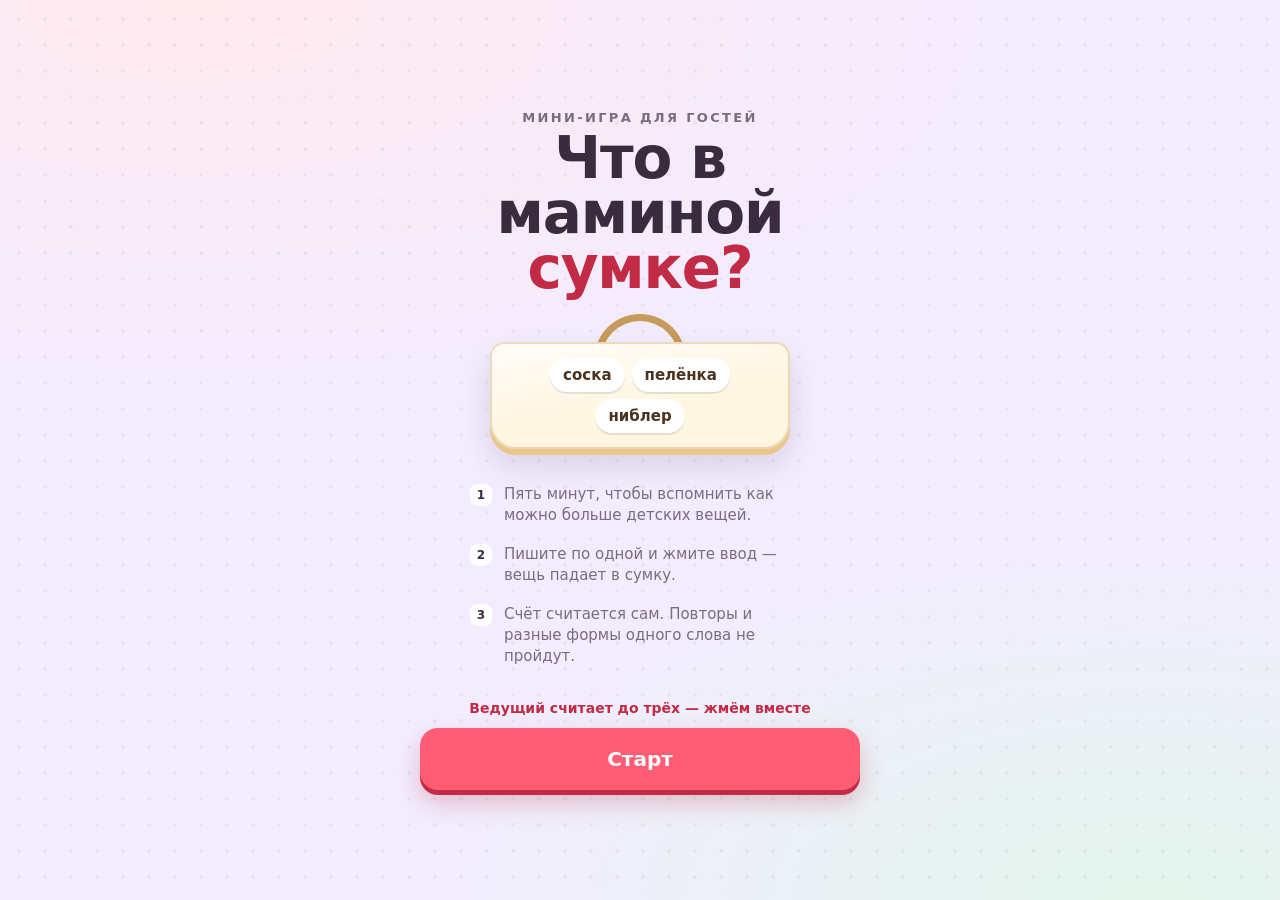
==== bag/index.html @ de5aed66 "Игра «Что в маминой сумке?» Пять минут на то, чтобы вспомнить детские вещи. Подсчёт целиком на устро" ====
<!DOCTYPE html>
<html lang="ru">
<head>
<meta charset="utf-8">
<meta name="viewport" content="width=device-width, initial-scale=1, viewport-fit=cover, maximum-scale=1">
<meta name="theme-color" content="#F3ECFF">
<title>Что в маминой сумке? — мини-игра</title>
<meta name="description" content="За пять минут вспомните как можно больше детских вещей. Счёт считается сам.">
<link rel="stylesheet" href="style.css">
<link rel="icon" href="data:image/svg+xml,<svg xmlns='http://www.w3.org/2000/svg' viewBox='0 0 100 100'><text y='.9em' font-size='90'>👜</text></svg>">
</head>
<body>

<!-- ЭКРАН 1 — старт -->
<section class="screen screen--intro is-on" id="screen-intro">
  <div class="intro">
    <p class="eyebrow">Мини-игра для гостей</p>
    <h1 class="title">Что в маминой<br><span class="title__accent">сумке?</span></h1>

    <div class="bag bag--demo" aria-hidden="true">
      <span class="bag__handle"></span>
      <div class="bag__body">
        <span class="thing">соска</span>
        <span class="thing">пелёнка</span>
        <span class="thing">ниблер</span>
      </div>
    </div>

    <ol class="rules">
      <li>Пять минут, чтобы вспомнить как можно больше детских вещей.</li>
      <li>Пишите по одной и жмите ввод — вещь падает в сумку.</li>
      <li>Счёт считается сам. Повторы и разные формы одного слова не пройдут.</li>
    </ol>

    <p class="cue">Ведущий считает до трёх — жмём вместе</p>
    <button class="btn btn--go" id="btn-start" type="button">Старт</button>
    <p class="resume" id="resume-note" hidden>
      <button class="link" id="btn-resume" type="button">Продолжить прошлую игру</button>
    </p>
  </div>
</section>

<!-- ЭКРАН 2 — отсчёт -->
<section class="screen screen--count" id="screen-count" aria-hidden="true">
  <div class="count" id="count-number">3</div>
</section>

<!-- ЭКРАН 3 — игра -->
<section class="screen screen--game" id="screen-game" aria-hidden="true">
  <header class="hud">
    <div class="hud__time" id="hud-time">5:00</div>
    <div class="hud__count"><span id="hud-score">0</span> <span class="hud__word">в сумке</span></div>
  </header>

  <form class="entry" id="entry-form" autocomplete="off">
    <input class="entry__field" id="entry-field" type="text" inputmode="text"
           placeholder="Что ещё берут с малышом?"
           autocomplete="off" autocorrect="off" autocapitalize="off" spellcheck="false"
           enterkeyhint="done" maxlength="40" aria-label="Название вещи">
    <button class="entry__add" type="submit" aria-label="Добавить">＋</button>
  </form>

  <p class="status" id="status">&nbsp;</p>

  <div class="bag" id="bag">
    <span class="bag__handle"></span>
    <div class="bag__body" id="bag-body">
      <p class="bag__empty" id="bag-empty">Сумка пока пустая</p>
    </div>
  </div>

  <p class="sr" id="live" role="status" aria-live="polite"></p>
</section>

<!-- ЭКРАН 4 — финиш -->
<section class="screen screen--done" id="screen-done" aria-hidden="true">
  <div class="done">
    <div class="note">
      <p class="eyebrow">Время вышло</p>
      <div class="result" id="result-count">0</div>
      <p class="result__label" id="result-label">вещей в сумке</p>
      <div class="bag__body bag__body--final" id="final-list"></div>
      <p class="note__unknown" id="final-unknown" hidden></p>
    </div>
    <button class="btn btn--go" id="btn-copy" type="button">Скопировать результат</button>
    <button class="link" id="btn-again" type="button">Играть заново</button>
  </div>
</section>

<div class="confetti" id="confetti" aria-hidden="true"></div>

<script src="words.js"></script>
<script src="match.js"></script>
<script src="game.js"></script>
</body>
</html>
---- bag/style.css ----
/* Что в маминой сумке — палитра общая с «Детскими словами»,
   но главный предмет здесь не кубик, а сама сумка. */

:root {
  --ink:        #3A2B3F;
  --ink-soft:   #7A6B82;
  --bg:         #F3ECFF;
  --bg-warm:    #FFE9EE;
  --paper:      #FFFFFF;
  --bag:        #FFF6E2;
  --bag-edge:   #E8C68C;
  --bag-strap:  #C89A5B;
  --thing-ink:  #4A3320;
  --accent:     #FF5D73;
  --accent-ink: #C22B45;
  --good:       #17A67A;
  --warn:       #B8860B;

  --font: ui-rounded, "SF Pro Rounded", "Nunito", system-ui, -apple-system, "Segoe UI", Roboto, sans-serif;
}

* { box-sizing: border-box; }

html, body { height: 100%; margin: 0; }

body {
  font-family: var(--font);
  color: var(--ink);
  background: var(--bg);
  background-image:
    radial-gradient(circle at center, rgba(58, 43, 63, .055) 1.6px, transparent 1.7px),
    radial-gradient(120% 80% at 15% 0%, var(--bg-warm) 0%, transparent 55%),
    radial-gradient(100% 70% at 90% 100%, #E3F5EC 0%, transparent 60%);
  background-size: 26px 26px, cover, cover;
  background-position: 6px 6px, center, center;
  background-attachment: fixed;
  -webkit-text-size-adjust: 100%;
  -webkit-tap-highlight-color: transparent;
  overscroll-behavior: none;
}

.sr { position: absolute; width: 1px; height: 1px; overflow: hidden; clip: rect(0 0 0 0); }

.screen {
  display: none;
  min-height: 100svh;
  padding: max(18px, env(safe-area-inset-top)) 18px max(18px, env(safe-area-inset-bottom));
}
.screen.is-on { display: flex; }

/* ——— общие типографика и кнопки ——— */

.eyebrow {
  margin: 0 0 6px;
  font-size: 13px; font-weight: 700;
  letter-spacing: .18em; text-transform: uppercase;
  color: var(--ink-soft);
}

.title {
  margin: 0;
  font-size: clamp(38px, 12vw, 58px);
  line-height: .95; font-weight: 800; letter-spacing: -.02em;
}
.title__accent { color: var(--accent-ink); }

.btn {
  font-family: inherit; font-weight: 800;
  border: 0; cursor: pointer;
  transition: transform .12s ease, box-shadow .12s ease;
}
.btn:active { transform: translateY(3px); }

.btn--go {
  display: block; width: 100%;
  padding: 19px 24px;
  font-size: 20px; color: #fff;
  background: var(--accent);
  border-radius: 18px;
  box-shadow: 0 5px 0 var(--accent-ink), 0 12px 24px rgba(194, 43, 69, .28);
}
.btn--go:active { box-shadow: 0 2px 0 var(--accent-ink), 0 6px 14px rgba(194, 43, 69, .22); }

.link {
  font-family: inherit; font-size: 15px; font-weight: 700;
  color: var(--ink-soft); background: none; border: 0;
  padding: 12px; text-decoration: underline; text-underline-offset: 3px;
  cursor: pointer;
}

:where(button, input):focus-visible {
  outline: 3px solid var(--accent-ink);
  outline-offset: 3px;
}

/* ——— сумка: главный предмет игры ——— */

.bag {
  position: relative;
  width: 100%;
  padding-top: 16px;           /* место под ручку */
}

.bag__handle {
  position: absolute;
  top: -12px; left: 50%;
  width: 92px; height: 46px;
  margin-left: -46px;
  border: 7px solid var(--bag-strap);
  border-bottom: 0;
  border-radius: 48px 48px 0 0;
}

.bag__body {
  position: relative;
  display: flex;
  flex-wrap: wrap;
  align-content: flex-start;
  gap: 7px;
  padding: 16px 14px;
  background: var(--bag);
  background-image: linear-gradient(170deg, rgba(255, 255, 255, .8), transparent 55%);
  border-radius: 14px 14px 26px 26px;
  box-shadow: inset 0 0 0 2px rgba(200, 154, 91, .35), 0 6px 0 var(--bag-edge), 0 16px 30px rgba(58, 43, 63, .14);
}

.bag--demo .bag__body { justify-content: center; }

.thing {
  padding: 8px 13px;
  font-size: 15px; font-weight: 700;
  color: var(--thing-ink);
  background: var(--paper);
  border-radius: 999px;
  box-shadow: 0 2px 0 rgba(58, 43, 63, .12);
  animation: tuck .28s cubic-bezier(.2, .9, .3, 1.25) backwards;
}
.thing--unknown {
  color: var(--warn);
  background: #FFF9E8;
  box-shadow: 0 2px 0 rgba(184, 134, 11, .28);
}
.thing--unknown::after {
  content: " ?";
  font-weight: 800;
  opacity: .7;
}

@keyframes tuck {
  from { transform: translateY(-16px) scale(.85); opacity: 0; }
}

/* ——— экран 1 ——— */

.screen--intro { align-items: center; justify-content: center; }
.intro { width: min(440px, 100%); text-align: center; }

.bag--demo { margin: 30px auto 26px; max-width: 300px; }

.rules {
  margin: 0 auto 24px; padding: 0;
  list-style: none; counter-reset: r;
  text-align: left; max-width: 340px;
}
.rules li {
  counter-increment: r; position: relative;
  padding: 9px 0 9px 34px;
  font-size: 15px; line-height: 1.4; color: var(--ink-soft);
}
.rules li::before {
  content: counter(r);
  position: absolute; left: 0; top: 9px;
  width: 22px; height: 22px;
  display: grid; place-items: center;
  border-radius: 8px;
  background: var(--paper); color: var(--ink);
  font-size: 12px; font-weight: 800;
}

.cue {
  margin: 0 0 12px;
  font-size: 14px; font-weight: 700; color: var(--accent-ink);
}
.resume { margin: 16px 0 0; }

/* ——— экран 2 ——— */

.screen--count { align-items: center; justify-content: center; }
.count {
  font-size: clamp(120px, 44vw, 220px);
  font-weight: 800; line-height: 1;
  color: var(--accent-ink);
  animation: pop .85s ease-out;
}
.count--go { font-size: clamp(64px, 22vw, 120px); }

@keyframes pop {
  0%   { transform: scale(.4); opacity: 0; }
  35%  { transform: scale(1.06); opacity: 1; }
  100% { transform: scale(1); opacity: 1; }
}

/* ——— экран 3 ——— */

.screen--game { flex-direction: column; gap: 12px; }

.hud {
  display: flex; align-items: baseline; justify-content: space-between;
  font-variant-numeric: tabular-nums;
}
.hud__time {
  font-size: 34px; font-weight: 800; line-height: 1;
  transition: color .3s ease;
}
.hud__time.is-late { color: var(--accent-ink); animation: tick 1s steps(2) infinite; }
@keyframes tick {
  50% { opacity: .55; }
}
.hud__count { font-size: 22px; font-weight: 800; }
.hud__word { font-size: 14px; font-weight: 700; color: var(--ink-soft); }

.entry { display: flex; gap: 8px; }
.entry__field {
  flex: 1; min-width: 0;
  padding: 15px 16px;
  font-family: inherit; font-size: 17px; font-weight: 700;
  color: var(--ink);
  background: var(--paper);
  border: 2px solid transparent;
  border-radius: 14px;
  box-shadow: 0 3px 0 rgba(58, 43, 63, .1);
}
.entry__field::placeholder { color: #B9AEC0; font-weight: 600; }
.entry__add {
  width: 54px;
  font-family: inherit; font-size: 24px; font-weight: 800; line-height: 1;
  color: #fff; background: var(--accent);
  border: 0; border-radius: 14px;
  box-shadow: 0 3px 0 var(--accent-ink);
  cursor: pointer;
}
.entry__add:active { transform: translateY(2px); box-shadow: 0 1px 0 var(--accent-ink); }

.status {
  margin: 0; min-height: 20px;
  font-size: 14px; font-weight: 700;
  color: var(--ink-soft);
}
.status--good { color: var(--good); }
.status--dupe { color: var(--accent-ink); }
.status--unknown { color: var(--warn); }

.screen--game .bag {
  flex: 1;
  display: flex;
  min-height: 0;
}
.screen--game .bag__body {
  flex: 1;
  overflow-y: auto;
  -webkit-overflow-scrolling: touch;
}
.bag__empty {
  margin: auto;
  font-size: 15px; font-weight: 700;
  color: rgba(122, 107, 130, .7);
}

.milestone {
  position: fixed;
  left: 50%; bottom: 26px;
  transform: translateX(-50%);
  padding: 12px 20px;
  font-size: 15px; font-weight: 800;
  color: #fff; background: var(--good);
  border-radius: 999px;
  box-shadow: 0 8px 22px rgba(23, 166, 122, .35);
  animation: toast 2.6s ease-out forwards;
  pointer-events: none;
  z-index: 60;
}
@keyframes toast {
  0%   { opacity: 0; transform: translate(-50%, 14px); }
  12%  { opacity: 1; transform: translate(-50%, 0); }
  80%  { opacity: 1; }
  100% { opacity: 0; transform: translate(-50%, -8px); }
}

/* ——— экран 4 ——— */

.screen--done { align-items: center; justify-content: center; }
.done { width: min(430px, 100%); text-align: center; }

.note {
  position: relative;
  padding: 24px 18px 18px;
  margin-bottom: 22px;
  background: var(--paper);
  border-radius: 24px;
  box-shadow: 0 6px 0 rgba(58, 43, 63, .08), 0 18px 40px rgba(58, 43, 63, .14);
  transform: rotate(-1.2deg);
  animation: card-in .5s ease-out;
}
.note::before {
  content: "";
  position: absolute; inset: 8px;
  border: 2px dashed rgba(58, 43, 63, .18);
  border-radius: 17px;
  pointer-events: none;
}
.note__unknown {
  margin: 14px 4px 0;
  font-size: 13px; font-weight: 700; line-height: 1.45;
  color: var(--warn);
}

@keyframes card-in {
  from { transform: rotate(-1.2deg) translateY(16px) scale(.96); opacity: 0; }
}

.result {
  font-size: clamp(76px, 26vw, 116px);
  font-weight: 800; line-height: 1;
  color: var(--good);
  font-variant-numeric: tabular-nums;
  animation: pop .6s ease-out;
}
.result__label {
  margin: 4px 0 18px;
  font-size: 14px; font-weight: 700;
  letter-spacing: .14em; text-transform: uppercase;
  color: var(--ink-soft);
}

.bag__body--final {
  max-height: 34vh;
  overflow-y: auto;
  justify-content: center;
  box-shadow: inset 0 0 0 2px rgba(200, 154, 91, .3);
}
.bag__body--final .thing { animation: none; font-size: 14px; padding: 6px 11px; }

/* ——— конфетти ——— */

.confetti {
  position: fixed; inset: 0;
  z-index: 50;
  overflow: hidden; pointer-events: none;
}
.confetti i {
  position: absolute;
  top: -8vh;
  width: 9px; height: 14px;
  border-radius: 2px;
  opacity: .9;
  animation: fall linear forwards;
}
@keyframes fall {
  to { transform: translateY(112vh) rotate(var(--spin, 540deg)); opacity: .85; }
}

@media (prefers-reduced-motion: reduce) {
  *, *::before, *::after {
    animation-duration: .01ms !important;
    animation-iteration-count: 1 !important;
    transition-duration: .01ms !important;
  }
}
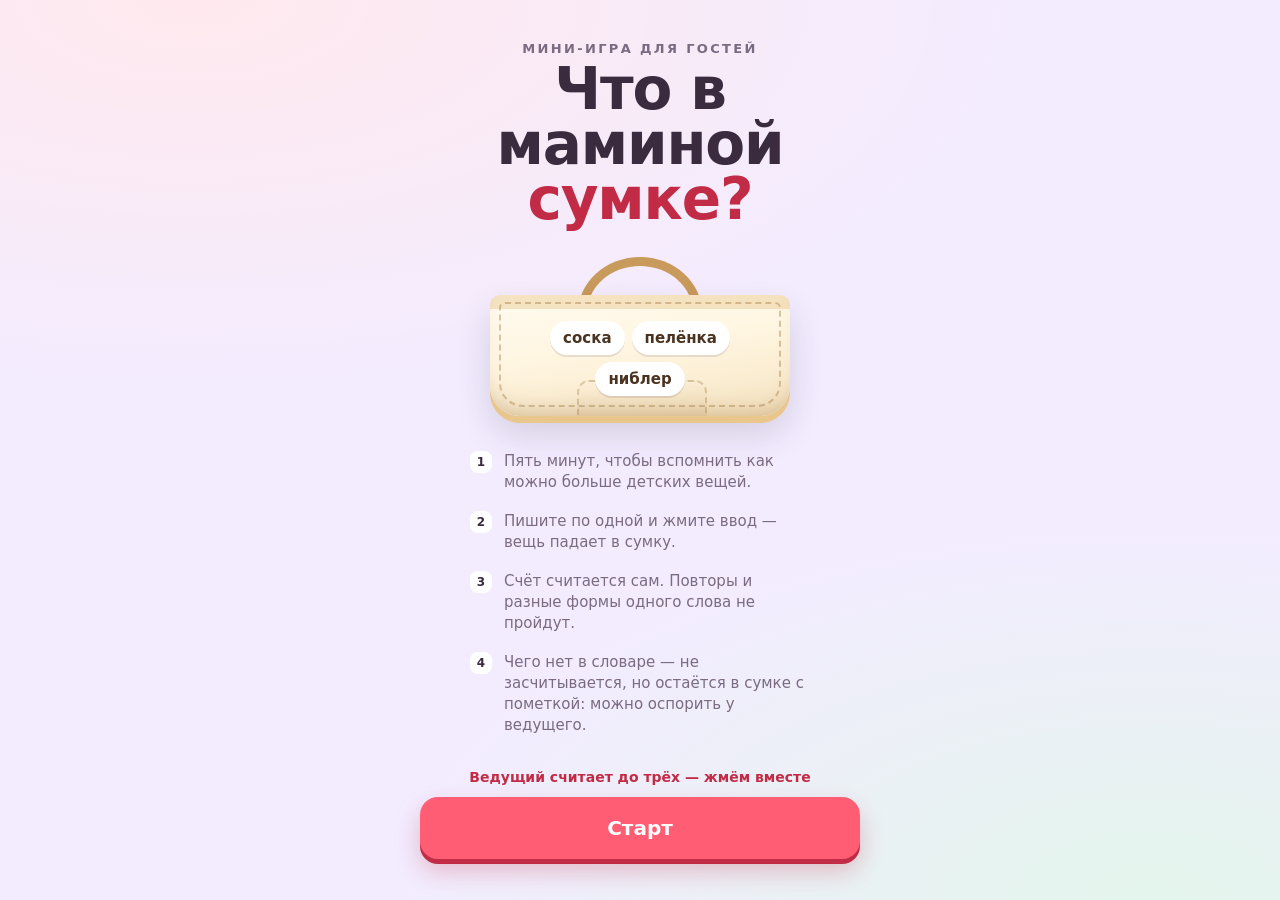
==== commit 583f55ea: "Слова вне словаря не идут в счёт, новая сумка, фон без точек - в счёт входят только словарные вещи; " ====
--- a/bag/index.html
+++ b/bag/index.html
@@ -30,6 +30,7 @@
       <li>Пять минут, чтобы вспомнить как можно больше детских вещей.</li>
       <li>Пишите по одной и жмите ввод — вещь падает в сумку.</li>
       <li>Счёт считается сам. Повторы и разные формы одного слова не пройдут.</li>
+      <li>Чего нет в словаре — не засчитывается, но остаётся в сумке с пометкой: можно оспорить у ведущего.</li>
     </ol>
 
     <p class="cue">Ведущий считает до трёх — жмём вместе</p>
@@ -49,7 +50,10 @@
 <section class="screen screen--game" id="screen-game" aria-hidden="true">
   <header class="hud">
     <div class="hud__time" id="hud-time">5:00</div>
-    <div class="hud__count"><span id="hud-score">0</span> <span class="hud__word">в сумке</span></div>
+    <div class="hud__count">
+      <span id="hud-score">0</span> <span class="hud__word">в сумке</span>
+      <span class="hud__open" id="hud-unknown"></span>
+    </div>
   </header>
 
   <form class="entry" id="entry-form" autocomplete="off">
--- a/bag/style.css
+++ b/bag/style.css
@@ -28,11 +28,8 @@
   color: var(--ink);
   background: var(--bg);
   background-image:
-    radial-gradient(circle at center, rgba(58, 43, 63, .055) 1.6px, transparent 1.7px),
     radial-gradient(120% 80% at 15% 0%, var(--bg-warm) 0%, transparent 55%),
     radial-gradient(100% 70% at 90% 100%, #E3F5EC 0%, transparent 60%);
-  background-size: 26px 26px, cover, cover;
-  background-position: 6px 6px, center, center;
   background-attachment: fixed;
   -webkit-text-size-adjust: 100%;
   -webkit-tap-highlight-color: transparent;
@@ -98,35 +95,78 @@
 .bag {
   position: relative;
   width: 100%;
-  padding-top: 16px;           /* место под ручку */
-}
-
+  padding-top: 38px;           /* место под ремешок */
+}
+
+/* ремешок: приплюснутая дуга с заклёпками на концах */
 .bag__handle {
   position: absolute;
-  top: -12px; left: 50%;
-  width: 92px; height: 46px;
-  margin-left: -46px;
-  border: 7px solid var(--bag-strap);
+  top: 0; left: 50%;
+  width: 124px; height: 56px;
+  margin-left: -62px;
+  border: 9px solid var(--bag-strap);
   border-bottom: 0;
-  border-radius: 48px 48px 0 0;
-}
-
+  border-radius: 62px 62px 6px 6px / 56px 56px 0 0;
+  box-shadow: inset 0 -3px 0 rgba(255, 255, 255, .25);
+}
+.bag__handle::before,
+.bag__handle::after {
+  content: "";
+  position: absolute;
+  bottom: -9px;
+  width: 15px; height: 15px;
+  border-radius: 50%;
+  background: var(--bag-strap);
+  box-shadow: inset 0 0 0 3px rgba(255, 255, 255, .45);
+}
+.bag__handle::before { left: -12px; }
+.bag__handle::after  { right: -12px; }
+
+/* корпус: книзу шире, дно темнее, по краю строчка */
 .bag__body {
   position: relative;
   display: flex;
   flex-wrap: wrap;
   align-content: flex-start;
   gap: 7px;
-  padding: 16px 14px;
-  background: var(--bag);
-  background-image: linear-gradient(170deg, rgba(255, 255, 255, .8), transparent 55%);
-  border-radius: 14px 14px 26px 26px;
-  box-shadow: inset 0 0 0 2px rgba(200, 154, 91, .35), 0 6px 0 var(--bag-edge), 0 16px 30px rgba(58, 43, 63, .14);
+  padding: 26px 16px 20px;
+  background:
+    linear-gradient(180deg, rgba(232, 198, 140, .45) 0 14px, transparent 14px),
+    linear-gradient(172deg, #FFFBF0 0%, var(--bag) 42%, #F6E4C2 100%);
+  border-radius: 10px 10px 30px 30px;
+  box-shadow:
+    inset 0 -18px 26px -18px rgba(160, 118, 60, .5),
+    0 7px 0 var(--bag-edge),
+    0 18px 34px rgba(58, 43, 63, .16);
+}
+
+/* намёточная строчка по периметру и накладной карман */
+.bag__body::before {
+  content: "";
+  position: absolute;
+  inset: 7px 9px 9px;
+  border: 2px dashed rgba(160, 118, 60, .4);
+  border-radius: 6px 6px 24px 24px;
+  pointer-events: none;
+}
+.bag__body::after {
+  content: "";
+  position: absolute;
+  left: 50%; bottom: 0;
+  width: 42%; height: 34px;
+  margin-left: -21%;
+  border: 2px dashed rgba(160, 118, 60, .32);
+  border-bottom: 0;
+  border-radius: 12px 12px 0 0;
+  background: linear-gradient(180deg, transparent, rgba(160, 118, 60, .07));
+  pointer-events: none;
 }
 
 .bag--demo .bag__body { justify-content: center; }
 
 .thing {
+  position: relative;   /* поверх строчки и кармана */
+  z-index: 1;
   padding: 8px 13px;
   font-size: 15px; font-weight: 700;
   color: var(--thing-ink);
@@ -216,8 +256,13 @@
 @keyframes tick {
   50% { opacity: .55; }
 }
-.hud__count { font-size: 22px; font-weight: 800; }
+.hud__count { font-size: 22px; font-weight: 800; text-align: right; }
 .hud__word { font-size: 14px; font-weight: 700; color: var(--ink-soft); }
+.hud__open {
+  display: block;
+  font-size: 12px; font-weight: 700;
+  color: var(--warn);
+}
 
 .entry { display: flex; gap: 8px; }
 .entry__field {
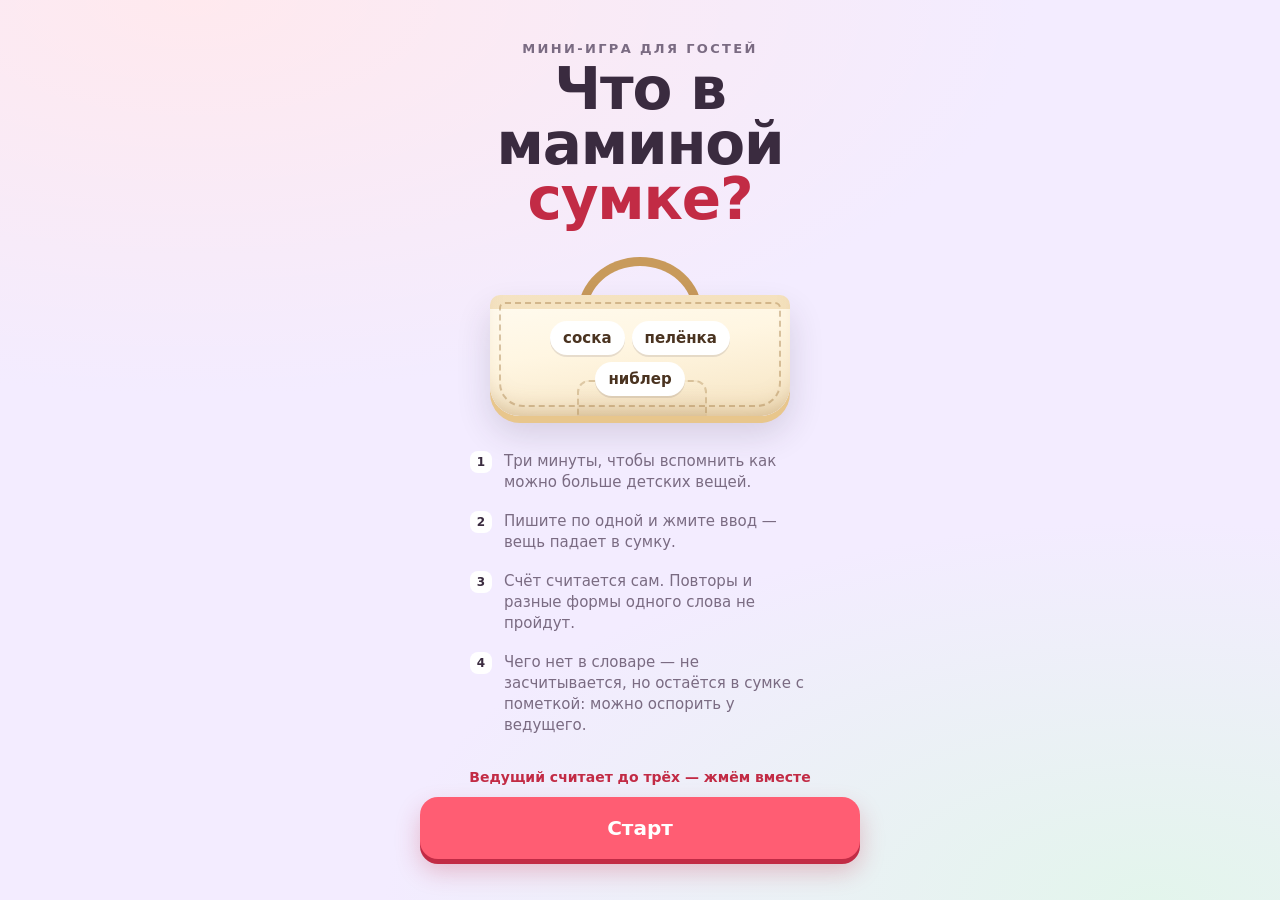
==== commit f55d58ea: "Раунд «маминой сумки» сокращён до трёх минут Вехи сдвинуты под новую длительность (8/15/22/30 вместо" ====
--- a/bag/index.html
+++ b/bag/index.html
@@ -5,7 +5,7 @@
 <meta name="viewport" content="width=device-width, initial-scale=1, viewport-fit=cover, maximum-scale=1">
 <meta name="theme-color" content="#F3ECFF">
 <title>Что в маминой сумке? — мини-игра</title>
-<meta name="description" content="За пять минут вспомните как можно больше детских вещей. Счёт считается сам.">
+<meta name="description" content="За три минуты вспомните как можно больше детских вещей. Счёт считается сам.">
 <link rel="stylesheet" href="style.css">
 <link rel="icon" href="data:image/svg+xml,<svg xmlns='http://www.w3.org/2000/svg' viewBox='0 0 100 100'><text y='.9em' font-size='90'>👜</text></svg>">
 </head>
@@ -27,7 +27,7 @@
     </div>
 
     <ol class="rules">
-      <li>Пять минут, чтобы вспомнить как можно больше детских вещей.</li>
+      <li>Три минуты, чтобы вспомнить как можно больше детских вещей.</li>
       <li>Пишите по одной и жмите ввод — вещь падает в сумку.</li>
       <li>Счёт считается сам. Повторы и разные формы одного слова не пройдут.</li>
       <li>Чего нет в словаре — не засчитывается, но остаётся в сумке с пометкой: можно оспорить у ведущего.</li>
@@ -49,7 +49,7 @@
 <!-- ЭКРАН 3 — игра -->
 <section class="screen screen--game" id="screen-game" aria-hidden="true">
   <header class="hud">
-    <div class="hud__time" id="hud-time">5:00</div>
+    <div class="hud__time" id="hud-time">3:00</div>
     <div class="hud__count">
       <span id="hud-score">0</span> <span class="hud__word">в сумке</span>
       <span class="hud__open" id="hud-unknown"></span>
